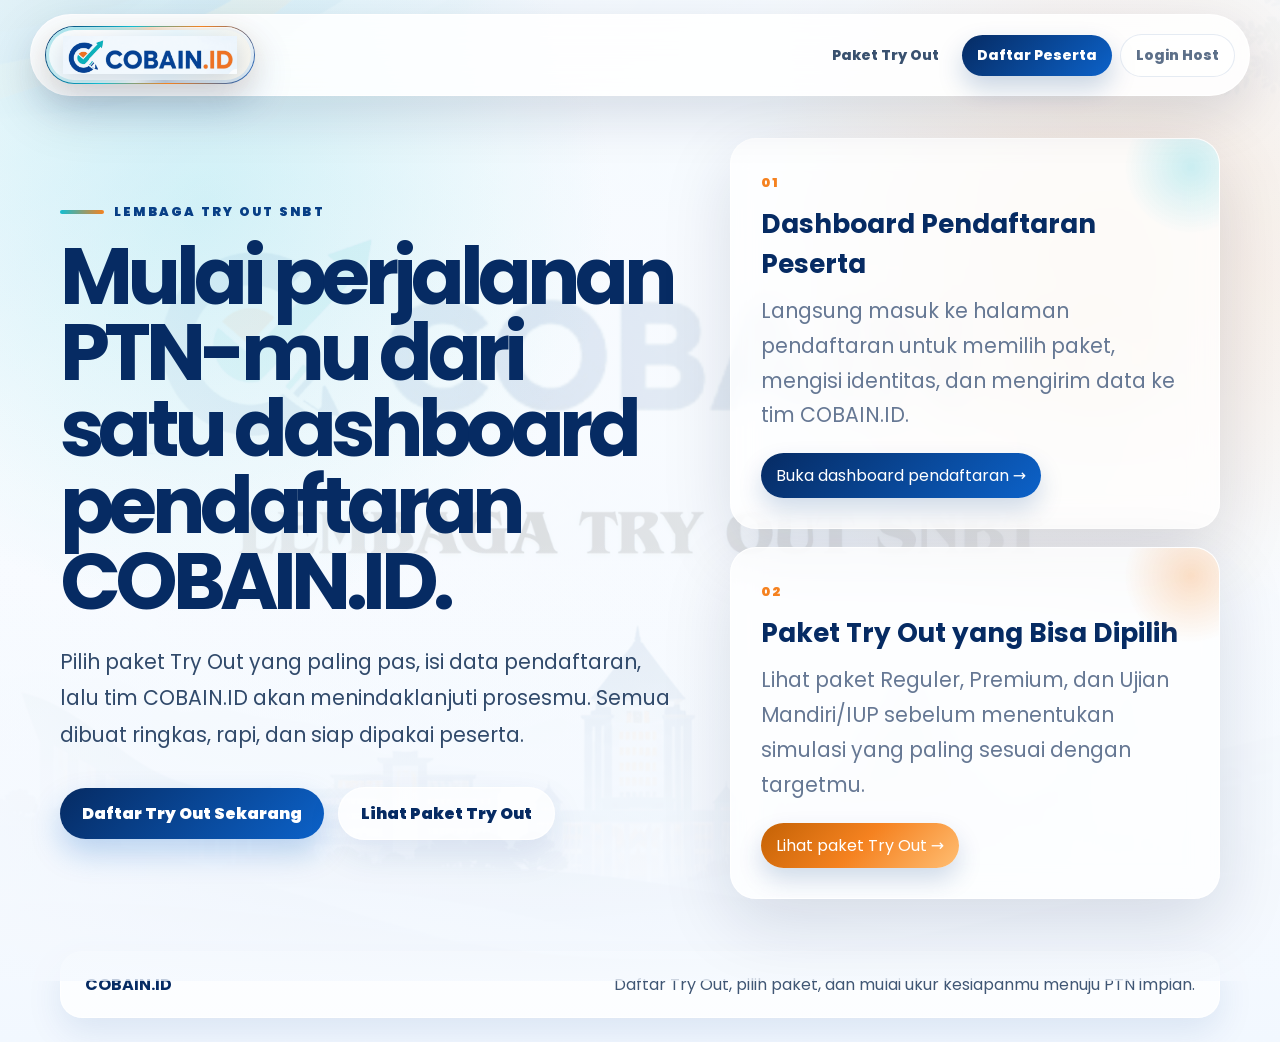
==== index.html @ 80a49650 "Add files via upload" ====
<!DOCTYPE html>
<html lang="id">
<head>
  <meta charset="UTF-8" />
  <meta name="viewport" content="width=device-width, initial-scale=1.0" />
  <meta name="description" content="COBAIN.ID - Portal Try Out SNBT untuk peserta dan host." />
  <title>COBAIN.ID | Portal Try Out SNBT</title>
  <link rel="stylesheet" href="style.css" />
</head>
<body data-page="home">
  <header class="site-header">
    <a class="brand brand-gradient" href="index.html" aria-label="COBAIN.ID">
      <img src="assets/cobain-logo-crop.png" alt="Logo COBAIN.ID" />
    </a>
    <button class="nav-toggle" id="navToggle" aria-label="Buka menu navigasi" aria-expanded="false">
      <span></span><span></span><span></span>
    </button>
    <nav class="main-nav" id="mainNav" aria-label="Navigasi utama">
      <a href="peserta.html#paket">Paket Try Out</a>
      <a href="peserta.html#daftar" class="nav-chip-dark">Daftar Peserta</a>
      <a href="host.html" class="admin-link">Login Host</a>
    </nav>
  </header>

  <main>
    <section class="hero split-hero">
      <div class="hero-bg" aria-hidden="true"></div>
      <div class="container hero-grid">
        <div class="hero-copy reveal visible">
          <span class="eyebrow">Lembaga Try Out SNBT</span>
          <h1>Mulai perjalanan PTN-mu dari satu dashboard pendaftaran COBAIN.ID.</h1>
          <p>
            Pilih paket Try Out yang paling pas, isi data pendaftaran, lalu tim COBAIN.ID akan menindaklanjuti prosesmu. Semua dibuat ringkas, rapi, dan siap dipakai peserta.
          </p>
          <div class="hero-actions">
            <a class="btn btn-primary" href="peserta.html#daftar">Daftar Try Out Sekarang</a>
            <a class="btn btn-glass" href="peserta.html#paket">Lihat Paket Try Out</a>
          </div>
        </div>
        <div class="portal-panel reveal visible" aria-label="Pilihan portal">
          <article class="portal-card participant">
            <span>01</span>
            <h2>Dashboard Pendaftaran Peserta</h2>
            <p>Langsung masuk ke halaman pendaftaran untuk memilih paket, mengisi identitas, dan mengirim data ke tim COBAIN.ID.</p>
            <a href="peserta.html#daftar">Buka dashboard pendaftaran →</a>
          </article>
          <article class="portal-card host">
            <span>02</span>
            <h2>Paket Try Out yang Bisa Dipilih</h2>
            <p>Lihat paket Reguler, Premium, dan Ujian Mandiri/IUP sebelum menentukan simulasi yang paling sesuai dengan targetmu.</p>
            <a href="peserta.html#paket">Lihat paket Try Out →</a>
          </article>
        </div>
      </div>
    </section>
  </main>

  <footer class="site-footer compact-footer">
    <strong>COBAIN.ID</strong>
    <span>Daftar Try Out, pilih paket, dan mulai ukur kesiapanmu menuju PTN impian.</span>
  </footer>

  <script src="config.js"></script>
  <script src="script.js"></script>
</body>
</html>
---- style.css ----
@import url('https://fonts.googleapis.com/css2?family=Poppins:wght@300;400;500;600;700;800;900&display=swap');

:root {
  --navy-950: #041a3d;
  --navy-900: #062b63;
  --blue-800: #083f86;
  --blue-600: #0c62c9;
  --cyan-500: #12bdd2;
  --cyan-soft: #d9fbff;
  --orange-500: #f58220;
  --orange-300: #ffbe73;
  --cream: #fff8ef;
  --white: #ffffff;
  --bg: #f5f9ff;
  --ink: #0d2446;
  --muted: #667894;
  --line: rgba(8, 63, 134, 0.13);
  --green: #12a46a;
  --red: #d94646;
  --shadow: 0 24px 70px rgba(4, 26, 61, 0.13);
  --shadow-small: 0 14px 35px rgba(8, 63, 134, 0.10);
  --container: min(1160px, calc(100% - 40px));
  --radius-xl: 34px;
  --radius-lg: 26px;
  --radius-md: 18px;
  --transition: 230ms ease;
}

* { box-sizing: border-box; }
html { scroll-behavior: smooth; }
body {
  margin: 0;
  font-family: "Poppins", system-ui, -apple-system, BlinkMacSystemFont, "Segoe UI", sans-serif;
  color: var(--ink);
  background:
    radial-gradient(circle at 8% 8%, rgba(18, 189, 210, 0.16), transparent 27%),
    radial-gradient(circle at 90% 12%, rgba(245, 130, 32, 0.14), transparent 28%),
    linear-gradient(180deg, #f7fbff 0%, #ffffff 42%, #f2f8ff 100%);
  overflow-x: hidden;
}

body::selection { color: white; background: var(--blue-600); }
a { color: inherit; text-decoration: none; }
img { display: block; max-width: 100%; }
button, input, select, textarea { font: inherit; }
button { cursor: pointer; }
.container { width: var(--container); margin: 0 auto; }

.site-header {
  width: min(1220px, calc(100% - 28px));
  position: fixed;
  top: 14px;
  left: 50%;
  transform: translateX(-50%);
  z-index: 1000;
  display: flex;
  align-items: center;
  justify-content: space-between;
  gap: 16px;
  padding: 11px 14px;
  border: 1px solid rgba(255, 255, 255, 0.8);
  border-radius: 999px;
  background: rgba(255, 255, 255, 0.86);
  backdrop-filter: blur(18px);
  box-shadow: 0 18px 54px rgba(4, 26, 61, 0.13);
}

.brand {
  min-width: 184px;
  height: 58px;
  display: inline-flex;
  align-items: center;
  justify-content: center;
  padding: 8px 17px;
  position: relative;
  isolation: isolate;
  overflow: hidden;
}

.brand-gradient {
  border-radius: 999px;
  border: 1.5px solid transparent;
  background:
    linear-gradient(135deg, rgba(255,255,255,0.98), rgba(239,250,255,0.96)) padding-box,
    linear-gradient(120deg, var(--navy-900) 0%, var(--cyan-500) 36%, var(--orange-500) 64%, var(--blue-600) 100%) border-box;
  box-shadow:
    0 18px 42px rgba(8, 63, 134, 0.20),
    0 8px 24px rgba(245, 130, 32, 0.13),
    inset 0 1px 0 rgba(255,255,255,0.85);
}

.brand-gradient::before {
  content: "";
  position: absolute;
  inset: -80% -30%;
  z-index: -2;
  background:
    conic-gradient(from 210deg, transparent 0deg, rgba(18,189,210,0.34) 80deg, rgba(245,130,32,0.28) 150deg, transparent 230deg, rgba(8,63,134,0.22) 300deg, transparent 360deg);
  animation: logoRotate 9s linear infinite;
}

.brand-gradient::after {
  content: "";
  position: absolute;
  inset: 3px;
  z-index: -1;
  border-radius: inherit;
  background: radial-gradient(circle at 20% 10%, #ffffff 0%, #edfaff 52%, #fff6ea 120%);
}

.brand img {
  width: 174px;
  filter: drop-shadow(0 7px 13px rgba(4, 26, 61, 0.16));
}

@keyframes logoRotate { to { transform: rotate(360deg); } }

.main-nav { display: flex; align-items: center; gap: 8px; }
.main-nav a,
.main-nav button {
  border: 0;
  border-radius: 999px;
  padding: 10px 15px;
  background: transparent;
  color: #39516f;
  font-weight: 800;
  font-size: 0.88rem;
  transition: var(--transition);
}
.main-nav a:hover,
.main-nav button:hover { color: var(--blue-800); background: rgba(12,98,201,0.08); transform: translateY(-1px); }
.nav-chip { color: var(--blue-800) !important; background: rgba(18,189,210,0.13) !important; }
.nav-chip-dark { color: white !important; background: linear-gradient(135deg, var(--navy-900), var(--blue-600)) !important; box-shadow: 0 12px 26px rgba(8,63,134,0.22); }
.admin-link {
  color: rgba(57, 81, 111, 0.82) !important;
  background: rgba(255,255,255,0.58) !important;
  border: 1px solid rgba(8,63,134,0.10) !important;
}
.admin-link:hover {
  color: var(--blue-800) !important;
  background: rgba(12,98,201,0.08) !important;
}

.nav-toggle { display: none; width: 48px; height: 48px; border: 0; border-radius: 50%; background: linear-gradient(135deg, var(--navy-900), var(--blue-600)); }
.nav-toggle span { display: block; width: 20px; height: 2px; background: white; margin: 4px auto; border-radius: 999px; }

.btn {
  display: inline-flex;
  align-items: center;
  justify-content: center;
  min-height: 48px;
  padding: 13px 22px;
  border: 0;
  border-radius: 999px;
  font-weight: 900;
  transition: transform var(--transition), filter var(--transition), box-shadow var(--transition);
}
.btn:hover { transform: translateY(-2px); filter: saturate(1.07); }
.btn-primary { color: white; background: linear-gradient(135deg, var(--navy-900), var(--blue-600)); box-shadow: 0 14px 30px rgba(12, 98, 201, 0.25); }
.btn-orange { color: white; background: linear-gradient(135deg, #c46205, var(--orange-500), var(--orange-300)); box-shadow: 0 14px 30px rgba(245, 130, 32, 0.25); }
.btn-glass { color: var(--navy-900); background: rgba(255,255,255,0.76); border: 1px solid rgba(255,255,255,0.9); box-shadow: var(--shadow-small); }
.btn-outline { color: var(--blue-800) !important; background: rgba(255,255,255,0.78) !important; border: 2px solid rgba(12,98,201,0.16) !important; }
.btn-danger { color: white; background: var(--red); }
.btn.small { min-height: 40px; padding: 9px 15px; font-size: 0.84rem; }
.btn.full { width: 100%; }

.hero, .host-cover {
  position: relative;
  min-height: 100vh;
  display: flex;
  align-items: center;
  padding: 138px 0 82px;
  isolation: isolate;
  overflow: hidden;
}
.hero-bg {
  position: absolute;
  inset: 0;
  z-index: -2;
  background:
    linear-gradient(90deg, rgba(247,251,255,0.97) 0%, rgba(247,251,255,0.86) 42%, rgba(247,251,255,0.98) 100%),
    url('assets/cobain-hero.png') center/cover no-repeat;
  opacity: 0.78;
}
.hero-bg::after {
  content: "";
  position: absolute;
  inset: 0;
  z-index: -1;
  background:
    radial-gradient(circle at 16% 21%, rgba(18,189,210,0.18), transparent 31%),
    radial-gradient(circle at 86% 28%, rgba(245,130,32,0.16), transparent 28%),
    linear-gradient(180deg, transparent 55%, rgba(245,249,255,0.98) 100%);
}
.split-hero .hero-grid {
  display: grid;
  grid-template-columns: 1.12fr 0.88fr;
  gap: 46px;
  align-items: center;
}
.hero-stack { max-width: 980px; text-align: center; }
.hero-copy { max-width: 760px; }
.eyebrow {
  display: inline-flex;
  align-items: center;
  gap: 10px;
  margin-bottom: 18px;
  color: var(--blue-800);
  font-size: 0.78rem;
  font-weight: 900;
  letter-spacing: 0.18em;
  text-transform: uppercase;
}
.eyebrow::before {
  content: "";
  width: 44px;
  height: 4px;
  border-radius: 999px;
  background: linear-gradient(90deg, var(--cyan-500), var(--orange-500));
}
h1 {
  margin: 0 0 24px;
  font-size: clamp(2.6rem, 6.2vw, 5.85rem);
  line-height: 0.96;
  letter-spacing: -0.07em;
  color: var(--navy-900);
}
.peserta-hero h1 { max-width: 1000px; margin-inline: auto; }
.host-intro h1 { font-size: clamp(2.5rem, 5.4vw, 5.2rem); }
.hero p, .host-intro p {
  margin: 0 0 34px;
  max-width: 760px;
  color: #314a6b;
  font-size: clamp(1.02rem, 1.6vw, 1.28rem);
  line-height: 1.78;
}
.hero-stack p { margin-inline: auto; }
.hero-actions { display: flex; flex-wrap: wrap; gap: 14px; align-items: center; }
.hero-stack .hero-actions { justify-content: center; }

.portal-panel {
  display: grid;
  gap: 18px;
}
.portal-card {
  position: relative;
  padding: 30px;
  border: 1px solid rgba(255,255,255,0.82);
  border-radius: var(--radius-lg);
  background: rgba(255,255,255,0.76);
  backdrop-filter: blur(14px);
  box-shadow: var(--shadow);
  overflow: hidden;
}
.portal-card::after {
  content: "";
  position: absolute;
  width: 140px;
  height: 140px;
  right: -42px;
  top: -42px;
  border-radius: 50%;
  background: radial-gradient(circle, rgba(18,189,210,0.22), transparent 68%);
}
.portal-card.host::after { background: radial-gradient(circle, rgba(245,130,32,0.25), transparent 68%); }
.portal-card span { color: var(--orange-500); font-size: 0.8rem; font-weight: 900; letter-spacing: 0.18em; }
.portal-card h2 { margin: 10px 0 10px; font-size: 1.65rem; color: var(--navy-900); }
.portal-card p { margin: 0 0 20px; color: var(--muted); line-height: 1.7; }
.portal-card a {
  display: inline-flex;
  align-items: center;
  justify-content: center;
  min-height: 42px;
  padding: 10px 15px;
  border-radius: 999px;
  color: white;
  background: linear-gradient(135deg, var(--navy-900), var(--blue-600));
  box-shadow: 0 12px 24px rgba(8,63,134,0.18);
}
.portal-card.host a {
  background: linear-gradient(135deg, #c46205, var(--orange-500), var(--orange-300));
}

.section { padding: 96px 0; }
.section-heading { max-width: 840px; margin: 0 auto 44px; text-align: center; }
.section-heading.left { margin-left: 0; text-align: left; }
.section-heading h2, .form-copy h2, .host-login-card h2 {
  margin: 0 0 16px;
  color: var(--navy-900);
  font-size: clamp(2rem, 4.1vw, 3.45rem);
  line-height: 1.05;
  letter-spacing: -0.045em;
}
.section-heading p, .form-copy p, .host-login-card p { color: var(--muted); line-height: 1.8; margin: 0; }

.profile-section { background: linear-gradient(180deg, rgba(255,255,255,0.7), rgba(232,247,255,0.62)); }
.profile-grid {
  display: grid;
  grid-template-columns: 0.85fr 1.15fr;
  gap: 38px;
  align-items: start;
}
.profile-card {
  padding: 36px;
  border: 1px solid rgba(255,255,255,0.86);
  border-radius: var(--radius-xl);
  background: linear-gradient(135deg, rgba(255,255,255,0.9), rgba(241,250,255,0.86));
  box-shadow: var(--shadow);
}
.profile-card p { margin: 0 0 18px; color: #314a6b; line-height: 1.9; font-size: 1.03rem; }
.profile-card p:last-child { margin-bottom: 0; }

.package-grid {
  display: grid;
  grid-template-columns: repeat(3, 1fr);
  gap: 22px;
}
.package-card {
  position: relative;
  padding: 28px;
  border: 1px solid var(--line);
  border-radius: var(--radius-lg);
  background: rgba(255,255,255,0.9);
  box-shadow: var(--shadow-small);
  transition: transform var(--transition), box-shadow var(--transition), border-color var(--transition);
  overflow: hidden;
}
.package-card::before {
  content: "";
  position: absolute;
  width: 170px;
  height: 170px;
  right: -70px;
  top: -70px;
  border-radius: 50%;
  background: radial-gradient(circle, rgba(18,189,210,0.18), transparent 70%);
}
.package-highlight {
  border-color: rgba(245,130,32,0.35);
  background: linear-gradient(180deg, #ffffff, #fff8ef);
  transform: translateY(-10px);
}
.package-card:hover { transform: translateY(-8px); box-shadow: var(--shadow); border-color: rgba(12,98,201,0.25); }
.package-highlight:hover { transform: translateY(-14px); }
.package-badge {
  display: inline-flex;
  padding: 7px 12px;
  border-radius: 999px;
  background: rgba(18,189,210,0.12);
  color: var(--blue-800);
  font-size: 0.76rem;
  font-weight: 900;
  text-transform: uppercase;
  letter-spacing: 0.1em;
}
.package-highlight .package-badge { background: rgba(245,130,32,0.14); color: #a34d00; }
.package-card h3 { margin: 18px 0 8px; font-size: 1.45rem; color: var(--navy-900); }
.package-price { margin: 0; color: var(--orange-500); font-weight: 900; font-size: 1.35rem; }
.package-card ul { list-style: none; margin: 24px 0 28px; padding: 0; display: grid; gap: 12px; }
.package-card li { color: #405775; line-height: 1.55; position: relative; padding-left: 28px; }
.package-card li::before { content: "✓"; position: absolute; left: 0; top: 0; color: var(--green); font-weight: 900; }

.registration-section { background: linear-gradient(180deg, rgba(244,249,255,0.84), #ffffff); }
.form-shell {
  display: grid;
  grid-template-columns: 0.85fr 1.15fr;
  gap: 28px;
  align-items: start;
  padding: 28px;
  border: 1px solid rgba(255,255,255,0.86);
  border-radius: var(--radius-xl);
  background: rgba(255,255,255,0.76);
  backdrop-filter: blur(12px);
  box-shadow: var(--shadow);
}
.form-copy { padding: 24px; }
.secure-note {
  margin-top: 24px;
  padding: 18px;
  border-radius: var(--radius-md);
  color: #15365d;
  background: linear-gradient(135deg, rgba(18,189,210,0.13), rgba(245,130,32,0.10));
  line-height: 1.7;
}
.student-form, .host-login-form {
  display: grid;
  gap: 16px;
  padding: 24px;
  border-radius: var(--radius-lg);
  background: white;
  border: 1px solid var(--line);
  box-shadow: var(--shadow-small);
}
.form-row.two { display: grid; grid-template-columns: 1fr 1fr; gap: 14px; }
label { display: grid; gap: 8px; color: var(--navy-900); font-weight: 800; font-size: 0.92rem; }
input, select, textarea {
  width: 100%;
  border: 1.5px solid rgba(8,63,134,0.14);
  border-radius: 16px;
  padding: 14px 15px;
  color: var(--ink);
  background: #fbfdff;
  outline: none;
  transition: var(--transition);
}
textarea { resize: vertical; min-height: 112px; }
input:focus, select:focus, textarea:focus {
  border-color: var(--cyan-500);
  box-shadow: 0 0 0 5px rgba(18,189,210,0.13);
  background: white;
}
.form-note { margin: 0; color: var(--muted); line-height: 1.6; font-size: 0.9rem; }

.host-cover { min-height: auto; padding: 140px 0 80px; }
.host-cover::before {
  content: "";
  position: absolute;
  inset: 0;
  z-index: -2;
  background:
    linear-gradient(90deg, rgba(247,251,255,0.97), rgba(247,251,255,0.78)),
    url('assets/cobain-hero.png') center/cover no-repeat;
}
.host-grid {
  display: grid;
  grid-template-columns: 1.1fr 0.9fr;
  gap: 34px;
  align-items: center;
}
.host-login-card {
  padding: 34px;
  border-radius: var(--radius-xl);
  background: rgba(255,255,255,0.84);
  border: 1px solid rgba(255,255,255,0.9);
  box-shadow: var(--shadow);
  backdrop-filter: blur(14px);
}
.host-login-card small { display: block; margin-top: 16px; color: var(--muted); }
.dashboard.locked {
  position: relative;
  pointer-events: none;
  user-select: none;
}
.dashboard.locked::after {
  content: "Dashboard terkunci. Login host terlebih dahulu.";
  position: absolute;
  inset: 0;
  display: grid;
  place-items: center;
  padding: 30px;
  z-index: 10;
  color: var(--navy-900);
  font-weight: 900;
  text-align: center;
  background: rgba(245, 249, 255, 0.78);
  backdrop-filter: blur(5px);
}
.stats-grid {
  display: grid;
  grid-template-columns: repeat(4, 1fr);
  gap: 16px;
  margin-bottom: 24px;
}
.stat-card {
  padding: 24px;
  border-radius: var(--radius-lg);
  border: 1px solid var(--line);
  background: white;
  box-shadow: var(--shadow-small);
}
.stat-card span { color: var(--muted); font-weight: 800; font-size: 0.86rem; }
.stat-card strong { display: block; margin-top: 8px; color: var(--navy-900); font-size: 2.4rem; line-height: 1; }
.table-toolbar {
  display: flex;
  align-items: center;
  justify-content: space-between;
  gap: 14px;
  padding: 16px;
  margin-bottom: 18px;
  border-radius: var(--radius-lg);
  background: white;
  border: 1px solid var(--line);
  box-shadow: var(--shadow-small);
}
.table-toolbar input { max-width: 520px; }
.toolbar-actions { display: flex; flex-wrap: wrap; gap: 10px; justify-content: flex-end; }
.table-card {
  overflow: auto;
  border-radius: var(--radius-lg);
  border: 1px solid var(--line);
  background: white;
  box-shadow: var(--shadow);
}
table { width: 100%; min-width: 1040px; border-collapse: collapse; }
th, td { padding: 15px 14px; border-bottom: 1px solid rgba(8,63,134,0.09); text-align: left; vertical-align: top; }
th { background: linear-gradient(180deg, #f7fbff, #edf7ff); color: var(--navy-900); font-size: 0.78rem; text-transform: uppercase; letter-spacing: 0.08em; }
td { color: #364f70; font-size: 0.92rem; }
td small { color: var(--muted); }
.empty-state { text-align: center; color: var(--muted); padding: 40px; }
.action-btn {
  border: 0;
  border-radius: 999px;
  padding: 8px 12px;
  color: white;
  background: var(--red);
  font-weight: 800;
}

.site-footer {
  width: var(--container);
  margin: 0 auto 24px;
  padding: 20px 24px;
  display: flex;
  justify-content: space-between;
  gap: 18px;
  align-items: center;
  color: #405775;
  border: 1px solid rgba(255,255,255,0.8);
  border-radius: 22px;
  background: rgba(255,255,255,0.72);
  box-shadow: var(--shadow-small);
}
.site-footer div { display: grid; gap: 4px; }
.site-footer strong { color: var(--navy-900); }
.site-footer a { color: var(--blue-800); font-weight: 900; }
.compact-footer { margin-top: -30px; }

.toast {
  position: fixed;
  left: 50%;
  bottom: 24px;
  transform: translate(-50%, 18px);
  z-index: 3000;
  max-width: min(480px, calc(100% - 32px));
  padding: 14px 18px;
  border-radius: 999px;
  color: white;
  background: linear-gradient(135deg, var(--navy-900), var(--blue-600));
  box-shadow: var(--shadow);
  opacity: 0;
  pointer-events: none;
  transition: var(--transition);
  text-align: center;
  font-weight: 800;
}
.toast.show { opacity: 1; transform: translate(-50%, 0); }
.modal {
  position: fixed;
  inset: 0;
  z-index: 2500;
  display: none;
  place-items: center;
  padding: 20px;
  background: rgba(4, 26, 61, 0.54);
  backdrop-filter: blur(8px);
}
.modal.show { display: grid; }
.modal-panel {
  width: min(480px, 100%);
  position: relative;
  padding: 34px;
  border-radius: var(--radius-xl);
  background: white;
  box-shadow: var(--shadow);
  text-align: center;
}
.modal-close {
  position: absolute;
  top: 14px;
  right: 14px;
  width: 38px;
  height: 38px;
  border: 0;
  border-radius: 50%;
  color: var(--navy-900);
  background: rgba(8,63,134,0.08);
  font-size: 1.4rem;
}
.modal-icon {
  width: 64px;
  height: 64px;
  display: grid;
  place-items: center;
  margin: 0 auto 16px;
  border-radius: 50%;
  color: white;
  background: linear-gradient(135deg, var(--green), var(--cyan-500));
  font-size: 2rem;
  font-weight: 900;
}
.modal-panel h2 { color: var(--navy-900); margin: 0 0 12px; }
.modal-panel p { color: var(--muted); line-height: 1.75; margin: 0 0 24px; }

.reveal { opacity: 0; transform: translateY(22px); transition: 700ms ease; }
.reveal.visible { opacity: 1; transform: translateY(0); }

@media (max-width: 980px) {
  .split-hero .hero-grid, .profile-grid, .form-shell, .host-grid { grid-template-columns: 1fr; }
  .package-grid, .stats-grid { grid-template-columns: repeat(2, 1fr); }
  .package-highlight { transform: none; }
  .hero-copy, .hero-copy p { max-width: none; }
}

@media (max-width: 760px) {
  :root { --container: min(100% - 28px, 1160px); }
  .site-header { top: 10px; width: calc(100% - 18px); border-radius: 24px; align-items: flex-start; }
  .brand { min-width: 158px; height: 54px; padding: 8px 14px; }
  .brand img { width: 150px; }
  .nav-toggle { display: block; flex: 0 0 auto; }
  .main-nav {
    position: absolute;
    right: 8px;
    top: 72px;
    width: min(290px, calc(100vw - 26px));
    flex-direction: column;
    align-items: stretch;
    padding: 14px;
    border-radius: 24px;
    background: rgba(255,255,255,0.96);
    border: 1px solid rgba(255,255,255,0.9);
    box-shadow: var(--shadow);
    display: none;
  }
  .main-nav.open { display: flex; }
  .main-nav a, .main-nav button { text-align: left; width: 100%; }
  .hero, .host-cover { padding: 126px 0 68px; min-height: auto; }
  h1 { font-size: clamp(2.35rem, 14vw, 4rem); line-height: 0.98; }
  .hero-actions { align-items: stretch; }
  .hero-actions .btn { width: 100%; }
  .section { padding: 68px 0; }
  .profile-card, .form-shell, .host-login-card { padding: 22px; border-radius: 24px; }
  .form-copy, .student-form, .host-login-form { padding: 18px; }
  .form-row.two, .package-grid, .stats-grid { grid-template-columns: 1fr; }
  .table-toolbar { flex-direction: column; align-items: stretch; }
  .table-toolbar input { max-width: none; }
  .toolbar-actions { justify-content: stretch; }
  .toolbar-actions .btn { flex: 1; }
  .site-footer { flex-direction: column; align-items: flex-start; }
}

/* Google Sheets sync status */
.sync-status {
  display: inline-flex;
  width: fit-content;
  align-items: center;
  gap: 8px;
  margin-top: 12px;
  padding: 10px 14px;
  border-radius: 999px;
  font-size: 13px;
  font-weight: 700;
  border: 1px solid rgba(8, 63, 134, 0.12);
  background: rgba(255, 255, 255, 0.72);
  color: var(--muted);
}
.sync-status.ok {
  color: #0d7d55;
  background: rgba(18, 164, 106, 0.10);
  border-color: rgba(18, 164, 106, 0.20);
}
.sync-status.warn {
  color: #a65f00;
  background: rgba(245, 130, 32, 0.12);
  border-color: rgba(245, 130, 32, 0.24);
}
.sync-status.error {
  color: var(--red);
  background: rgba(217, 70, 70, 0.10);
  border-color: rgba(217, 70, 70, 0.22);
}
code {
  padding: 2px 6px;
  border-radius: 8px;
  background: rgba(8, 63, 134, 0.08);
  color: var(--blue-800);
  font-weight: 700;
}
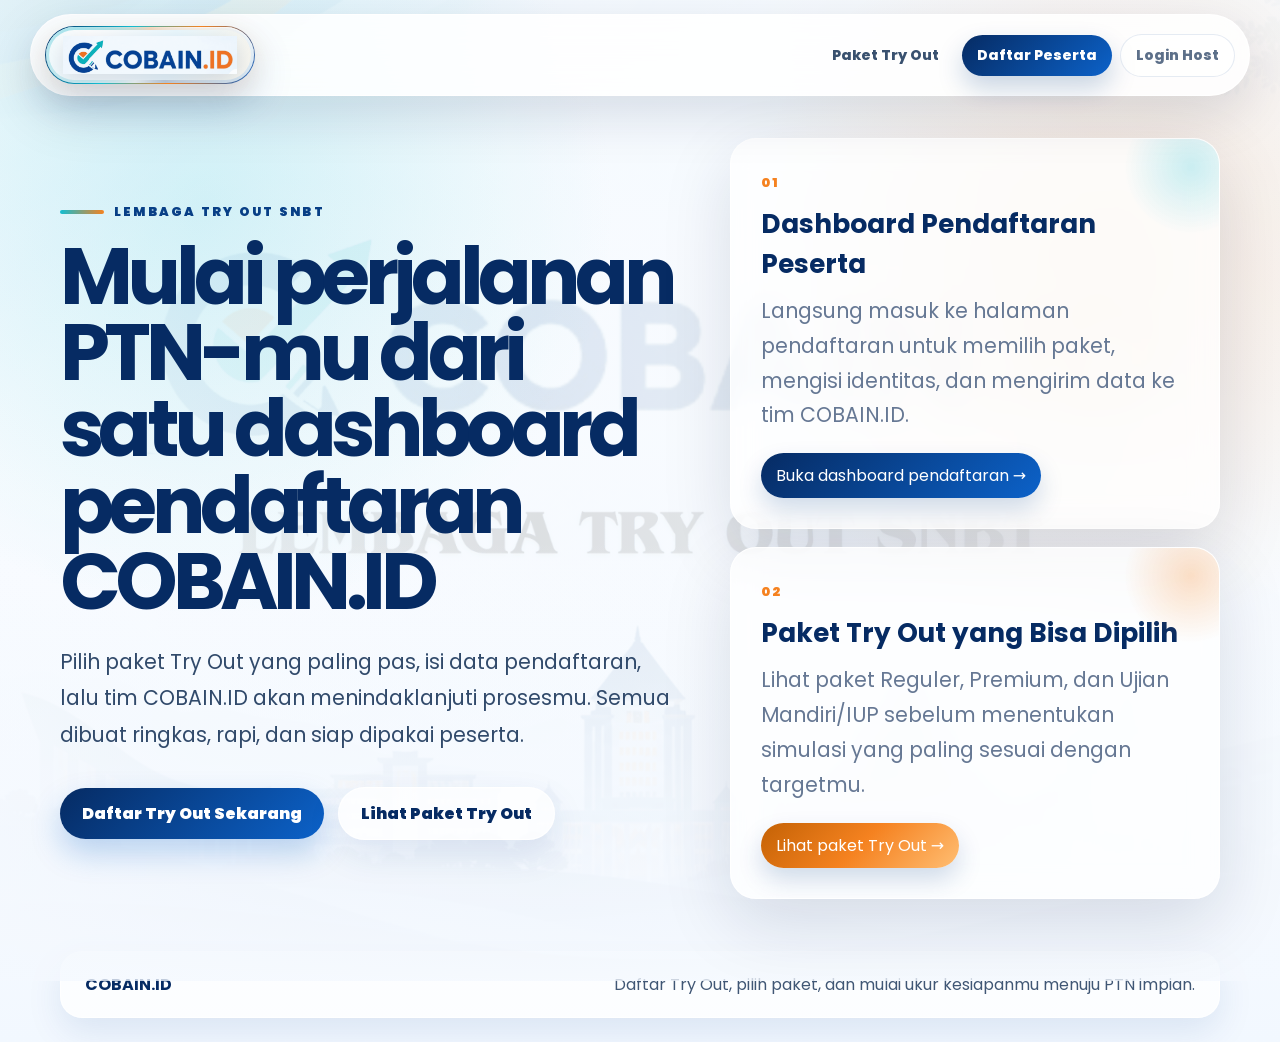
==== commit 49be2887: "Update index.html" ====
--- a/index.html
+++ b/index.html
@@ -28,7 +28,7 @@
       <div class="container hero-grid">
         <div class="hero-copy reveal visible">
           <span class="eyebrow">Lembaga Try Out SNBT</span>
-          <h1>Mulai perjalanan PTN-mu dari satu dashboard pendaftaran COBAIN.ID.</h1>
+          <h1>Mulai perjalanan PTN-mu dari satu dashboard pendaftaran COBAIN.ID</h1>
           <p>
             Pilih paket Try Out yang paling pas, isi data pendaftaran, lalu tim COBAIN.ID akan menindaklanjuti prosesmu. Semua dibuat ringkas, rapi, dan siap dipakai peserta.
           </p>
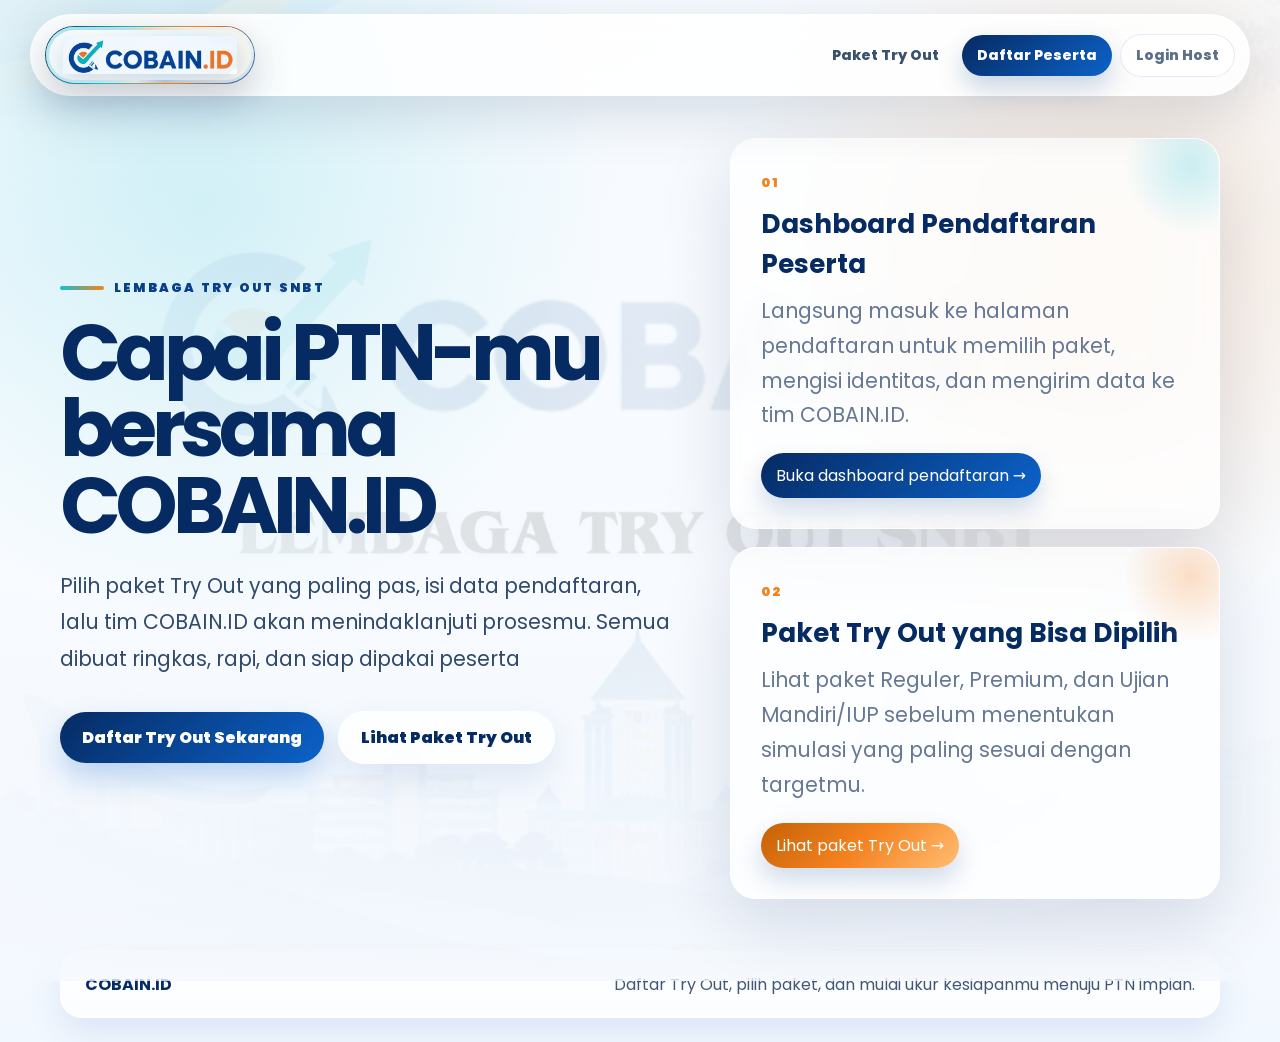
==== commit 1c910e9b: "Update index.html" ====
--- a/index.html
+++ b/index.html
@@ -28,9 +28,9 @@
       <div class="container hero-grid">
         <div class="hero-copy reveal visible">
           <span class="eyebrow">Lembaga Try Out SNBT</span>
-          <h1>Mulai perjalanan PTN-mu dari satu dashboard pendaftaran COBAIN.ID</h1>
+          <h1> Capai PTN-mu bersama COBAIN.ID</h1>
           <p>
-            Pilih paket Try Out yang paling pas, isi data pendaftaran, lalu tim COBAIN.ID akan menindaklanjuti prosesmu. Semua dibuat ringkas, rapi, dan siap dipakai peserta.
+            Pilih paket Try Out yang paling pas, isi data pendaftaran, lalu tim COBAIN.ID akan menindaklanjuti prosesmu. Semua dibuat ringkas, rapi, dan siap dipakai peserta
           </p>
           <div class="hero-actions">
             <a class="btn btn-primary" href="peserta.html#daftar">Daftar Try Out Sekarang</a>
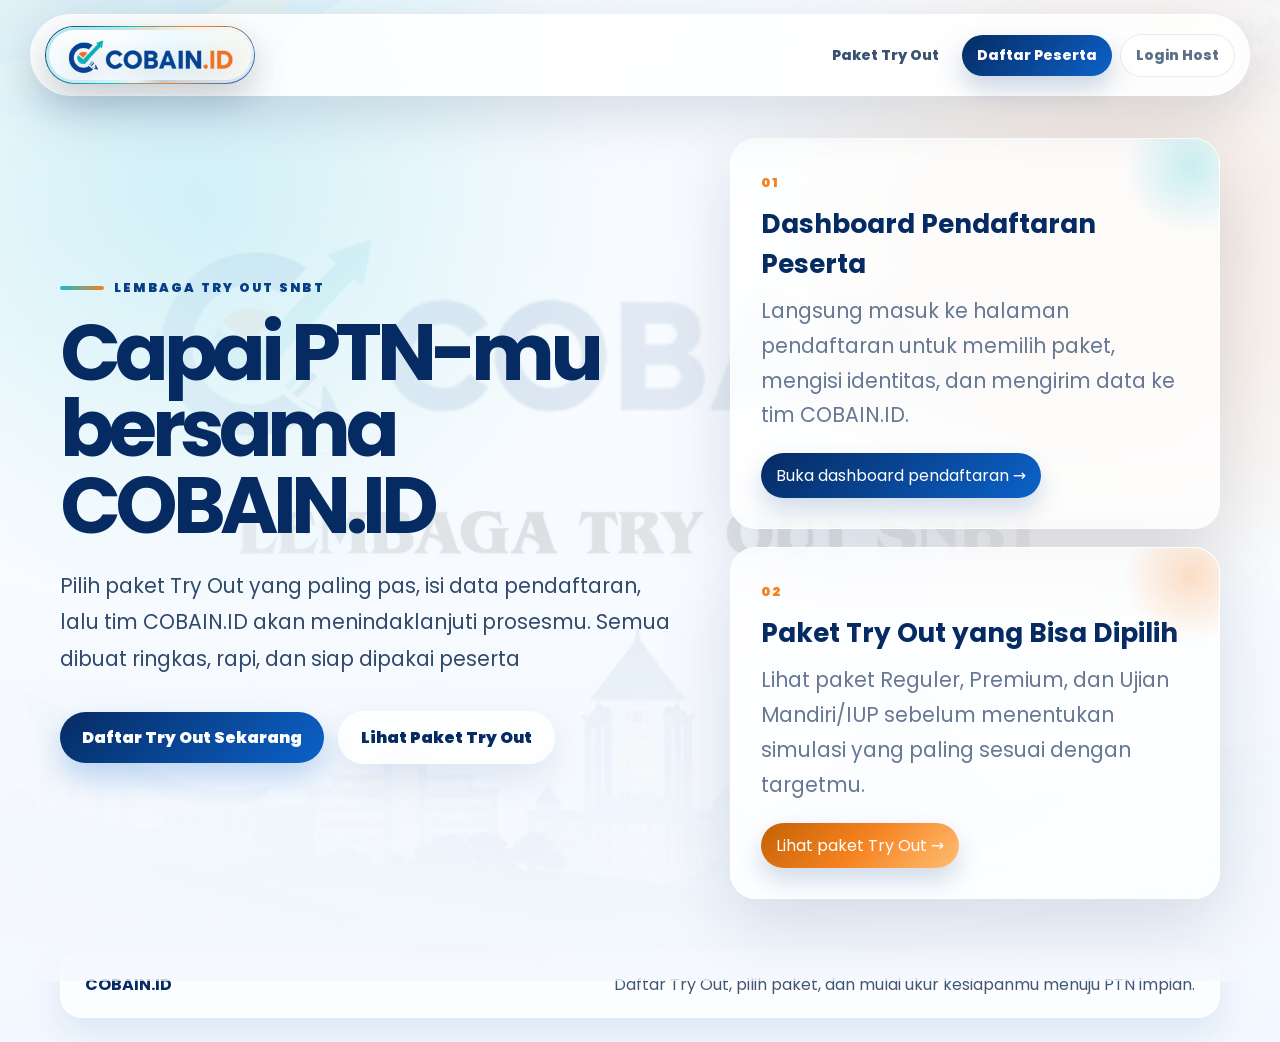
==== commit 9819ea73: "Update index.html" ====
--- a/index.html
+++ b/index.html
@@ -10,7 +10,7 @@
 <body data-page="home">
   <header class="site-header">
     <a class="brand brand-gradient" href="index.html" aria-label="COBAIN.ID">
-      <img src="assets/cobain-logo-crop.png" alt="Logo COBAIN.ID" />
+      <img src="assets/cobain-logo.png" alt="Logo COBAIN.ID" />
     </a>
     <button class="nav-toggle" id="navToggle" aria-label="Buka menu navigasi" aria-expanded="false">
       <span></span><span></span><span></span>
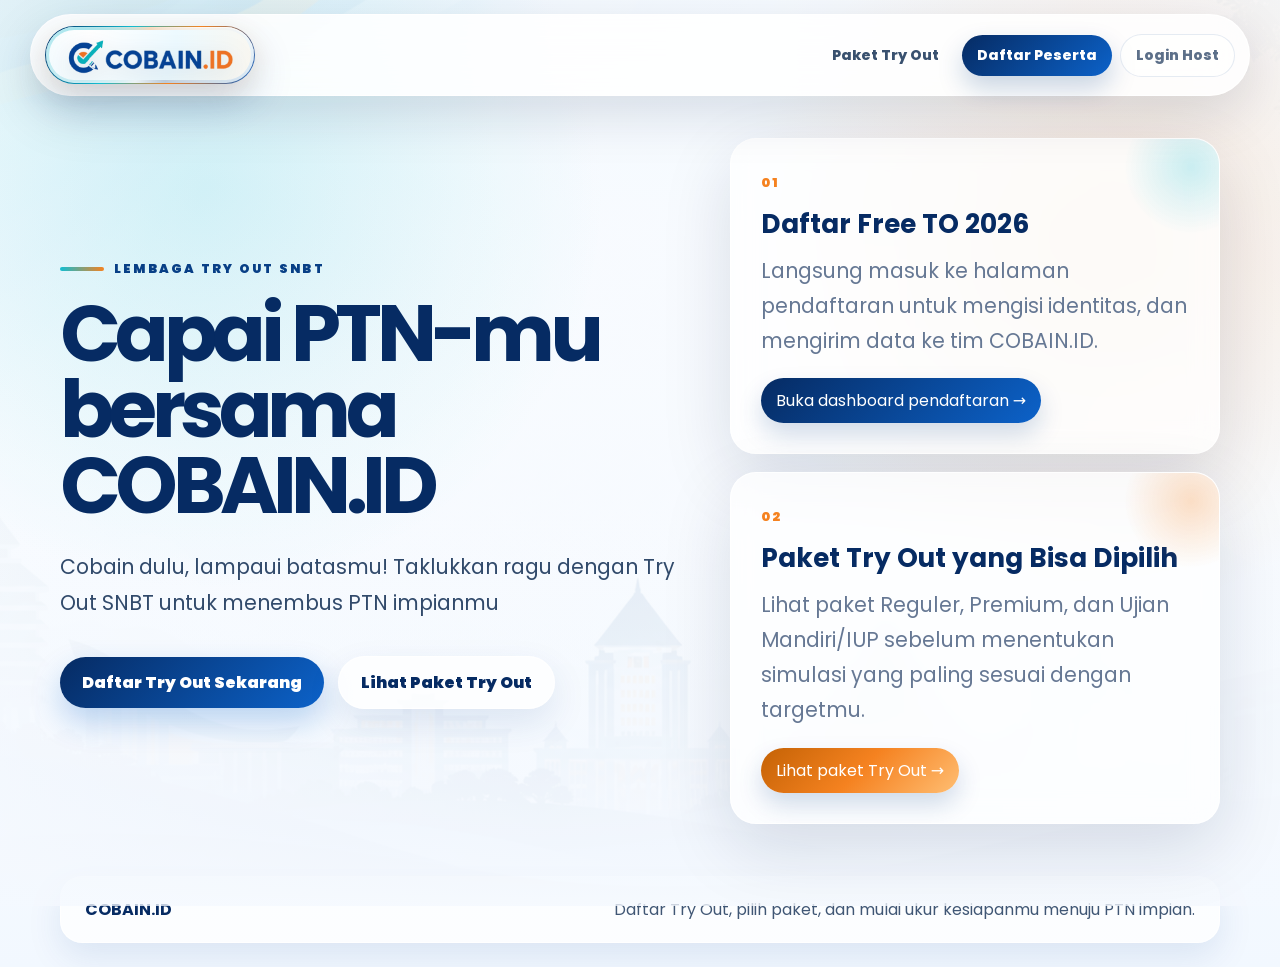
==== commit 65960a39: "Update index.html" ====
--- a/index.html
+++ b/index.html
@@ -30,7 +30,7 @@
           <span class="eyebrow">Lembaga Try Out SNBT</span>
           <h1> Capai PTN-mu bersama COBAIN.ID</h1>
           <p>
-            Pilih paket Try Out yang paling pas, isi data pendaftaran, lalu tim COBAIN.ID akan menindaklanjuti prosesmu. Semua dibuat ringkas, rapi, dan siap dipakai peserta
+            Cobain dulu, lampaui batasmu! Taklukkan ragu dengan Try Out SNBT untuk menembus PTN impianmu
           </p>
           <div class="hero-actions">
             <a class="btn btn-primary" href="peserta.html#daftar">Daftar Try Out Sekarang</a>
@@ -40,8 +40,8 @@
         <div class="portal-panel reveal visible" aria-label="Pilihan portal">
           <article class="portal-card participant">
             <span>01</span>
-            <h2>Dashboard Pendaftaran Peserta</h2>
-            <p>Langsung masuk ke halaman pendaftaran untuk memilih paket, mengisi identitas, dan mengirim data ke tim COBAIN.ID.</p>
+            <h2>Daftar Free TO 2026</h2>
+            <p>Langsung masuk ke halaman pendaftaran untuk mengisi identitas, dan mengirim data ke tim COBAIN.ID.</p>
             <a href="peserta.html#daftar">Buka dashboard pendaftaran →</a>
           </article>
           <article class="portal-card host">
--- a/style.css
+++ b/style.css
@@ -179,7 +179,7 @@
   z-index: -2;
   background:
     linear-gradient(90deg, rgba(247,251,255,0.97) 0%, rgba(247,251,255,0.86) 42%, rgba(247,251,255,0.98) 100%),
-    url('assets/cobain-hero.png') center/cover no-repeat;
+    url('assets/bc.png') center/cover no-repeat;
   opacity: 0.78;
 }
 .hero-bg::after {
@@ -419,7 +419,7 @@
   z-index: -2;
   background:
     linear-gradient(90deg, rgba(247,251,255,0.97), rgba(247,251,255,0.78)),
-    url('assets/cobain-hero.png') center/cover no-repeat;
+    url('assets/bc.png') center/cover no-repeat;
 }
 .host-grid {
   display: grid;
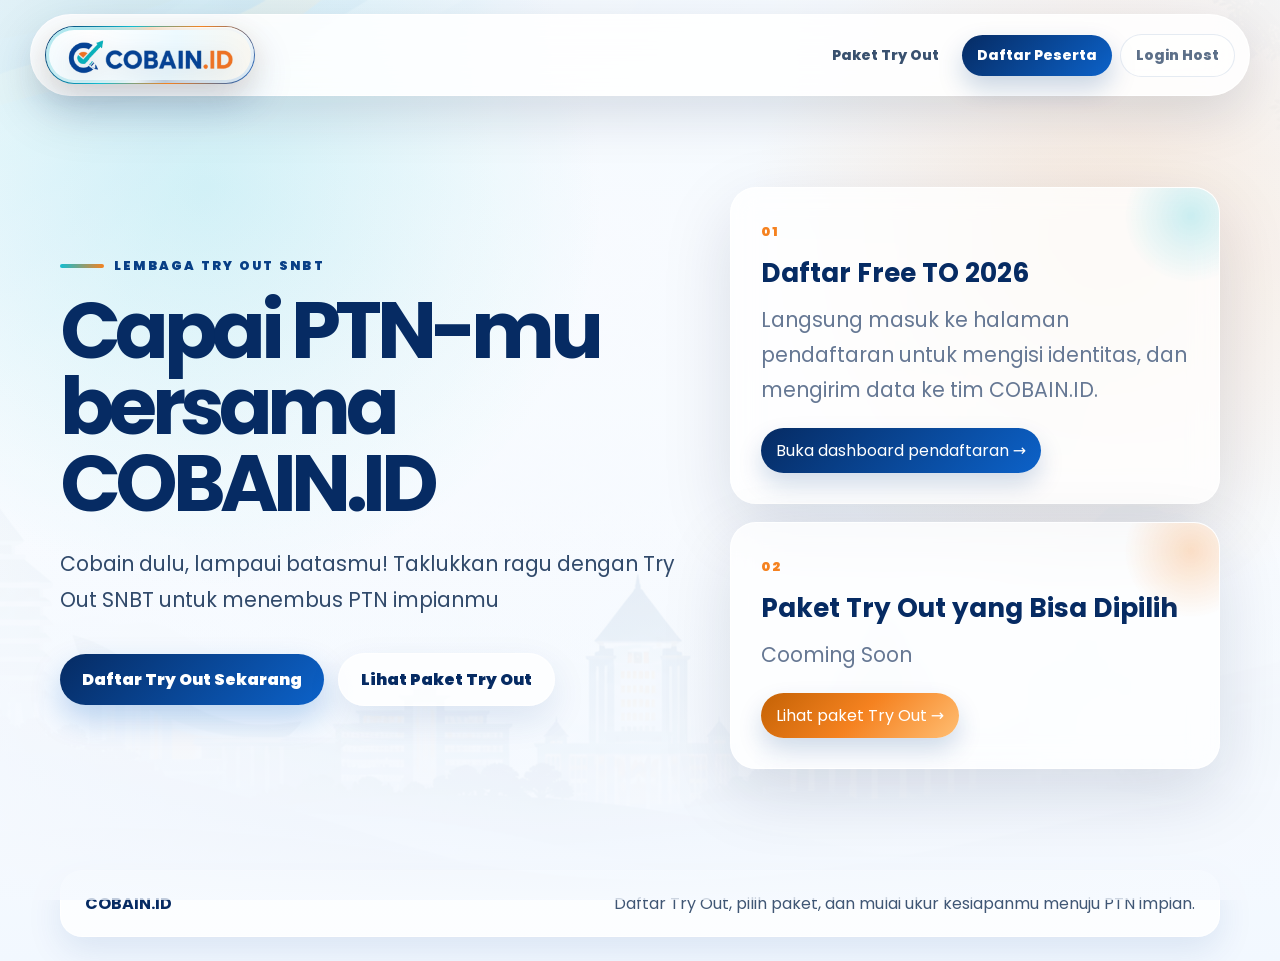
==== commit d33f291c: "Update index.html" ====
--- a/index.html
+++ b/index.html
@@ -47,7 +47,7 @@
           <article class="portal-card host">
             <span>02</span>
             <h2>Paket Try Out yang Bisa Dipilih</h2>
-            <p>Lihat paket Reguler, Premium, dan Ujian Mandiri/IUP sebelum menentukan simulasi yang paling sesuai dengan targetmu.</p>
+            <p>Cooming Soon</p>
             <a href="peserta.html#paket">Lihat paket Try Out →</a>
           </article>
         </div>
--- a/style.css
+++ b/style.css
@@ -675,3 +675,127 @@
   color: var(--blue-800);
   font-weight: 700;
 }
+.admin-contact strong,
+.admin-contact a,
+.admin-contact span {
+  display: block;
+}
+
+.admin-contact a {
+  margin-top: 6px;
+  color: inherit;
+  text-decoration: none;
+  font-weight: 500;
+}
+
+.admin-contact span {
+  margin-top: 2px;
+}
+/* ===== FIX TAMPILAN FORM PENDAFTARAN ===== */
+
+.registration-section {
+  padding: 80px 24px;
+}
+
+.registration-section .form-shell {
+  max-width: 1180px;
+  margin: 0 auto;
+  padding: 34px;
+  border-radius: 30px;
+  background: rgba(255, 255, 255, 0.92);
+  border: 1px solid rgba(10, 57, 112, 0.12);
+  box-shadow: 0 24px 70px rgba(6, 31, 69, 0.10);
+  display: grid;
+  grid-template-columns: 0.75fr 1.25fr;
+  gap: 34px;
+  align-items: start;
+}
+
+.student-form {
+  width: 100%;
+}
+
+.form-row.two {
+  display: grid;
+  grid-template-columns: repeat(2, minmax(0, 1fr));
+  gap: 18px;
+}
+
+.student-form label {
+  display: flex;
+  flex-direction: column;
+  gap: 8px;
+  font-weight: 700;
+  color: #062a5f;
+}
+
+.student-form input,
+.student-form select,
+.student-form textarea {
+  width: 100%;
+  min-height: 48px;
+  border-radius: 14px;
+  border: 1px solid rgba(10, 57, 112, 0.18);
+  background: #f8fbff;
+  padding: 13px 16px;
+  font: inherit;
+  color: #062a5f;
+}
+
+.student-form textarea {
+  min-height: 120px;
+  resize: vertical;
+}
+
+.student-form input[type="file"] {
+  padding: 11px 14px;
+  background: #f8fbff;
+}
+
+.student-form input[type="file"]::file-selector-button {
+  border: none;
+  border-radius: 10px;
+  background: #0b4ea2;
+  color: white;
+  padding: 9px 14px;
+  font-weight: 700;
+  cursor: pointer;
+  margin-right: 12px;
+}
+
+.student-form small,
+.student-form .upload-note {
+  color: #4f6385;
+  font-size: 0.82rem;
+  font-weight: 600;
+}
+
+.admin-contact strong,
+.admin-contact a,
+.admin-contact span {
+  display: block;
+}
+
+.admin-contact a {
+  margin-top: 6px;
+  color: inherit;
+  text-decoration: none;
+  font-weight: 600;
+}
+
+.admin-contact span {
+  margin-top: 2px;
+}
+
+/* Mobile */
+@media (max-width: 900px) {
+  .registration-section .form-shell {
+    grid-template-columns: 1fr;
+    padding: 24px;
+  }
+
+  .form-row.two {
+    grid-template-columns: 1fr;
+  }
+}
+
